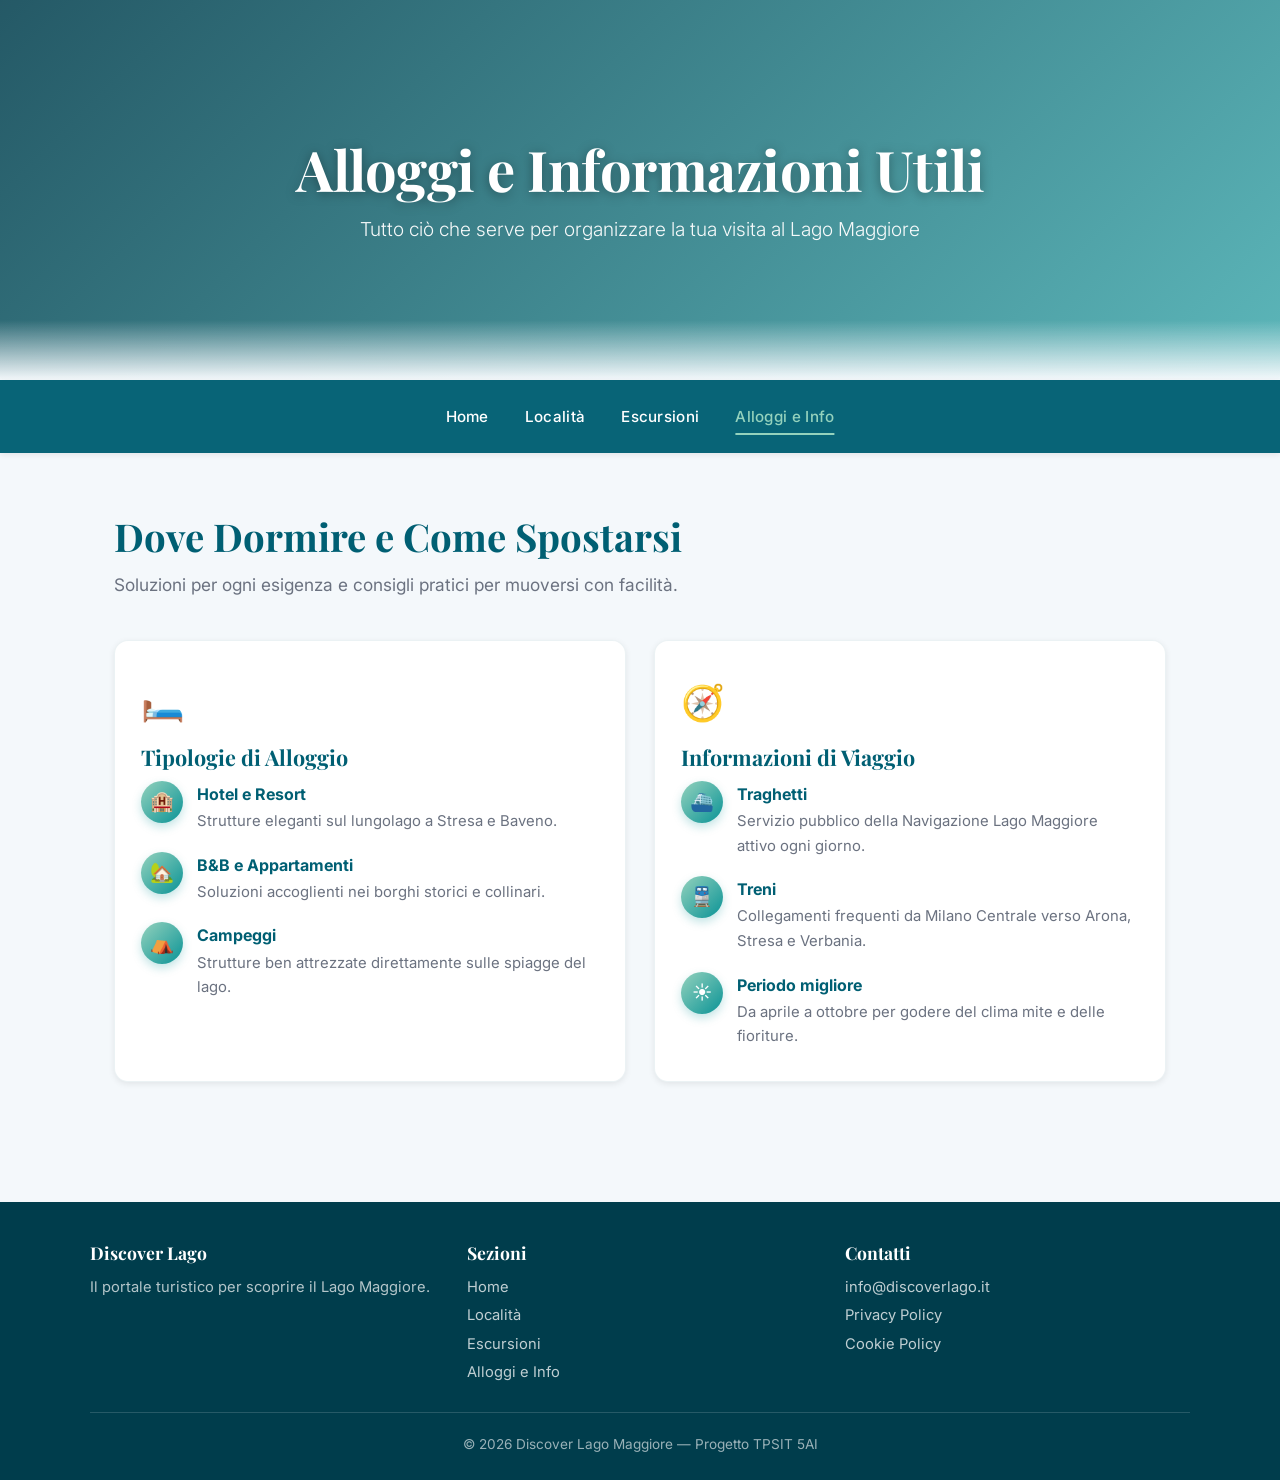
==== alloggi_info.html @ 08372417 "Add files via upload" ====
<!DOCTYPE html>
<html lang="it">
<head>
    <meta charset="UTF-8">
    <meta name="viewport" content="width=device-width, initial-scale=1.0">
    <meta name="description" content="Alloggi e informazioni utili per visitare il Lago Maggiore: hotel, B&B, campeggi, trasporti e periodo migliore.">
    <title>Alloggi e Info — Discover Lago Maggiore</title>

    <link rel="preconnect" href="https://fonts.googleapis.com">
    <link rel="preconnect" href="https://fonts.gstatic.com" crossorigin>
    <link href="https://fonts.googleapis.com/css2?family=Playfair+Display:wght@600;700&family=Inter:wght@300;400;500;600&display=swap" rel="stylesheet">
    <link rel="stylesheet" href="style.css">
</head>
<body>

    <header class="hero hero--alloggi">
        <h1>Alloggi e Informazioni Utili</h1>
        <p>Tutto ciò che serve per organizzare la tua visita al Lago Maggiore</p>
    </header>

    <nav aria-label="Navigazione principale">
        <a href="index.html">Home</a>
        <a href="localita.html">Località</a>
        <a href="escursioni.html">Escursioni</a>
        <a href="alloggi_info.html" aria-current="page">Alloggi e Info</a>
    </nav>

    <main>
        <h2 class="page-title">Dove Dormire e Come Spostarsi</h2>
        <p class="page-subtitle">Soluzioni per ogni esigenza e consigli pratici per muoversi con facilità.</p>

        <div class="card-container">
            <article class="card">
                <div class="card-icon" aria-hidden="true">🛏️</div>
                <h3>Tipologie di Alloggio</h3>
                <ul class="icon-list">
                    <li>
                        <span class="icon-list-icon" aria-hidden="true">🏨</span>
                        <div class="icon-list-content">
                            <strong>Hotel e Resort</strong>
                            <span>Strutture eleganti sul lungolago a Stresa e Baveno.</span>
                        </div>
                    </li>
                    <li>
                        <span class="icon-list-icon" aria-hidden="true">🏡</span>
                        <div class="icon-list-content">
                            <strong>B&amp;B e Appartamenti</strong>
                            <span>Soluzioni accoglienti nei borghi storici e collinari.</span>
                        </div>
                    </li>
                    <li>
                        <span class="icon-list-icon" aria-hidden="true">⛺</span>
                        <div class="icon-list-content">
                            <strong>Campeggi</strong>
                            <span>Strutture ben attrezzate direttamente sulle spiagge del lago.</span>
                        </div>
                    </li>
                </ul>
            </article>

            <article class="card">
                <div class="card-icon" aria-hidden="true">🧭</div>
                <h3>Informazioni di Viaggio</h3>
                <ul class="icon-list">
                    <li>
                        <span class="icon-list-icon" aria-hidden="true">⛴️</span>
                        <div class="icon-list-content">
                            <strong>Traghetti</strong>
                            <span>Servizio pubblico della Navigazione Lago Maggiore attivo ogni giorno.</span>
                        </div>
                    </li>
                    <li>
                        <span class="icon-list-icon" aria-hidden="true">🚆</span>
                        <div class="icon-list-content">
                            <strong>Treni</strong>
                            <span>Collegamenti frequenti da Milano Centrale verso Arona, Stresa e Verbania.</span>
                        </div>
                    </li>
                    <li>
                        <span class="icon-list-icon" aria-hidden="true">☀️</span>
                        <div class="icon-list-content">
                            <strong>Periodo migliore</strong>
                            <span>Da aprile a ottobre per godere del clima mite e delle fioriture.</span>
                        </div>
                    </li>
                </ul>
            </article>
        </div>
    </main>

    <footer>
        <div class="footer-content">
            <div>
                <h4>Discover Lago</h4>
                <p>Il portale turistico per scoprire il Lago Maggiore.</p>
            </div>
            <div>
                <h4>Sezioni</h4>
                <a href="index.html">Home</a>
                <a href="localita.html">Località</a>
                <a href="escursioni.html">Escursioni</a>
                <a href="alloggi_info.html">Alloggi e Info</a>
            </div>
            <div>
                <h4>Contatti</h4>
                <a href="mailto:info@discoverlago.it">info@discoverlago.it</a>
                <a href="#">Privacy Policy</a>
                <a href="#">Cookie Policy</a>
            </div>
        </div>
        <p class="footer-copy">&copy; 2026 Discover Lago Maggiore — Progetto TPSIT 5AI</p>
    </footer>

</body>
</html>
---- style.css ----
/* ============================================================
   DISCOVER LAGO MAGGIORE — Foglio di stile condiviso
   ============================================================ */

/* ---------- RESET & VARIABILI ---------- */
*, *::before, *::after {
    box-sizing: border-box;
    margin: 0;
    padding: 0;
}

:root {
    --primary:       #005f73;
    --primary-dark:  #003d4c;
    --accent:        #0a9396;
    --accent-light:  #94d2bd;
    --sand:          #ee9b00;
    --bg:            #f4f8fb;
    --text:          #1f2937;
    --text-muted:    #6b7280;
    --white:         #ffffff;
    --shadow-sm:     0 2px 6px rgba(0, 0, 0, 0.08);
    --shadow-md:     0 8px 24px rgba(0, 0, 0, 0.10);
    --shadow-lg:     0 16px 40px rgba(0, 95, 115, 0.20);
    --radius:        14px;
    --radius-sm:     8px;
    --transition:    all 0.3s ease;
}

/* ---------- BASE ---------- */
html { scroll-behavior: smooth; }

body {
    font-family: 'Inter', system-ui, -apple-system, sans-serif;
    background-color: var(--bg);
    color: var(--text);
    line-height: 1.65;
    -webkit-font-smoothing: antialiased;
    min-height: 100vh;
    display: flex;
    flex-direction: column;
}

h1, h2, h3, h4 {
    font-family: 'Playfair Display', Georgia, serif;
    line-height: 1.2;
}

img { max-width: 100%; display: block; }

a { color: var(--accent); }

/* ---------- HEADER / HERO ---------- */
header.hero {
    position: relative;
    min-height: 380px;
    display: flex;
    flex-direction: column;
    justify-content: center;
    align-items: center;
    text-align: center;
    padding: 70px 20px;
    color: var(--white);
    overflow: hidden;
}

header.hero::before {
    content: '';
    position: absolute;
    inset: 0;
    background: linear-gradient(135deg, rgba(0, 61, 76, 0.85), rgba(10, 147, 150, 0.65));
    z-index: 0;
}

header.hero::after {
    content: '';
    position: absolute;
    bottom: 0; left: 0; right: 0;
    height: 60px;
    background: linear-gradient(to bottom, transparent, var(--bg));
    pointer-events: none;
    z-index: 1;
}

header.hero > * { position: relative; z-index: 2; }

header.hero h1 {
    font-size: clamp(2rem, 5vw, 3.5rem);
    font-weight: 700;
    letter-spacing: -0.5px;
    margin-bottom: 12px;
    text-shadow: 0 2px 12px rgba(0, 0, 0, 0.35);
}

header.hero p {
    font-size: clamp(1rem, 2vw, 1.2rem);
    font-weight: 300;
    max-width: 640px;
    opacity: 0.95;
}

/* Sfondi hero per pagina */
.hero--home {
    background: url('https://images.unsplash.com/photo-1533165861871-8b780b3d1605?auto=format&fit=crop&w=1600&q=80') center/cover no-repeat;
}
.hero--localita {
    background: url('https://images.unsplash.com/photo-1516483638261-f4dbaf036963?auto=format&fit=crop&w=1600&q=80') center/cover no-repeat;
}
.hero--escursioni {
    background: url('https://images.unsplash.com/photo-1551632811-561732d1e306?auto=format&fit=crop&w=1600&q=80') center/cover no-repeat;
}
.hero--alloggi {
    background: url('https://images.unsplash.com/photo-1571003123894-1f0594d2b5d9?auto=format&fit=crop&w=1600&q=80') center/cover no-repeat;
}

/* ---------- NAV ---------- */
nav {
    position: sticky;
    top: 0;
    z-index: 100;
    background: rgba(0, 95, 115, 0.97);
    backdrop-filter: blur(8px);
    -webkit-backdrop-filter: blur(8px);
    padding: 14px 20px;
    text-align: center;
    box-shadow: var(--shadow-sm);
}

nav a {
    display: inline-block;
    color: var(--white);
    text-decoration: none;
    margin: 6px 16px;
    font-weight: 500;
    font-size: 0.95rem;
    letter-spacing: 0.3px;
    position: relative;
    padding: 4px 0;
    transition: var(--transition);
}

nav a::after {
    content: '';
    position: absolute;
    bottom: -2px;
    left: 50%;
    width: 0;
    height: 2px;
    background: var(--accent-light);
    transition: var(--transition);
    transform: translateX(-50%);
}

nav a:hover::after,
nav a:focus-visible::after,
nav a[aria-current="page"]::after {
    width: 100%;
}

nav a:hover,
nav a[aria-current="page"] {
    color: var(--accent-light);
}

/* ---------- MAIN ---------- */
main {
    max-width: 1100px;
    margin: 0 auto;
    padding: 60px 24px 40px;
    width: 100%;
    flex: 1;
}

.page-title {
    font-size: clamp(1.8rem, 3.5vw, 2.4rem);
    color: var(--primary);
    margin-bottom: 12px;
}

.page-subtitle {
    font-size: 1.08rem;
    color: var(--text-muted);
    max-width: 720px;
    margin-bottom: 40px;
}

/* ---------- CARD BASE ---------- */
.card-container {
    display: grid;
    grid-template-columns: repeat(auto-fit, minmax(280px, 1fr));
    gap: 28px;
    margin-top: 20px;
}

.card {
    position: relative;
    background: var(--white);
    border-radius: var(--radius);
    padding: 32px 26px;
    box-shadow: var(--shadow-sm);
    border: 1px solid rgba(0, 95, 115, 0.08);
    overflow: hidden;
    transition: var(--transition);
    display: flex;
    flex-direction: column;
}

.card::before {
    content: '';
    position: absolute;
    top: 0; left: 0;
    width: 100%;
    height: 5px;
    background: linear-gradient(90deg, var(--accent), var(--accent-light));
    transform: scaleX(0);
    transform-origin: left;
    transition: transform 0.4s ease;
}

.card:hover {
    transform: translateY(-8px);
    box-shadow: var(--shadow-lg);
    border-color: transparent;
}

.card:hover::before { transform: scaleX(1); }

.card-icon {
    font-size: 2.2rem;
    margin-bottom: 14px;
    display: inline-block;
    transition: transform 0.3s ease;
}

.card:hover .card-icon { transform: scale(1.15) rotate(-5deg); }

.card h3 {
    font-size: 1.35rem;
    color: var(--primary);
    margin-bottom: 10px;
}

.card p {
    color: var(--text-muted);
    font-size: 0.98rem;
    flex-grow: 1;
}

.card a {
    display: inline-flex;
    align-items: center;
    gap: 6px;
    margin-top: 18px;
    color: var(--accent);
    font-weight: 600;
    font-size: 0.95rem;
    text-decoration: none;
    transition: var(--transition);
}

.card a span { transition: transform 0.3s ease; }
.card a:hover, .card a:focus-visible { color: var(--primary); }
.card a:hover span { transform: translateX(4px); }

/* ---------- IMAGE CARD (Località / Escursioni) ---------- */
.image-card {
    background: var(--white);
    border-radius: var(--radius);
    overflow: hidden;
    box-shadow: var(--shadow-sm);
    border: 1px solid rgba(0, 95, 115, 0.08);
    transition: var(--transition);
    display: flex;
    flex-direction: column;
}

.image-card:hover {
    transform: translateY(-8px);
    box-shadow: var(--shadow-lg);
}

.image-card-media {
    position: relative;
    height: 200px;
    overflow: hidden;
}

.image-card-media img {
    width: 100%;
    height: 100%;
    object-fit: cover;
    transition: transform 0.6s ease;
}

.image-card:hover .image-card-media img {
    transform: scale(1.08);
}

.image-card-media::after {
    content: '';
    position: absolute;
    inset: 0;
    background: linear-gradient(to top, rgba(0, 0, 0, 0.55), transparent 55%);
    pointer-events: none;
}

.image-card-badge {
    position: absolute;
    top: 14px;
    left: 14px;
    z-index: 2;
    background: var(--sand);
    color: var(--white);
    width: 38px;
    height: 38px;
    border-radius: 50%;
    display: flex;
    align-items: center;
    justify-content: center;
    font-family: 'Playfair Display', serif;
    font-weight: 700;
    font-size: 1.15rem;
    box-shadow: 0 4px 12px rgba(0, 0, 0, 0.25);
}

.image-card-title {
    position: absolute;
    bottom: 12px;
    left: 18px;
    right: 18px;
    z-index: 2;
    color: var(--white);
    font-family: 'Playfair Display', serif;
    font-size: 1.25rem;
    font-weight: 700;
    text-shadow: 0 2px 6px rgba(0, 0, 0, 0.4);
}

.image-card-body {
    padding: 20px 22px 24px;
}

.image-card-body p {
    color: var(--text-muted);
    font-size: 0.97rem;
    margin: 0;
}

/* ---------- ICON LIST (Alloggi) ---------- */
.icon-list {
    list-style: none;
    padding: 0;
    margin: 0;
    display: flex;
    flex-direction: column;
    gap: 18px;
}

.icon-list li {
    display: flex;
    gap: 14px;
    align-items: flex-start;
}

.icon-list-icon {
    flex-shrink: 0;
    width: 42px;
    height: 42px;
    border-radius: 50%;
    background: linear-gradient(135deg, var(--accent-light), var(--accent));
    color: var(--white);
    display: flex;
    align-items: center;
    justify-content: center;
    font-size: 1.2rem;
    box-shadow: 0 4px 10px rgba(10, 147, 150, 0.25);
}

.icon-list-content strong {
    display: block;
    color: var(--primary);
    font-size: 1rem;
    margin-bottom: 2px;
}

.icon-list-content span {
    display: block;
    color: var(--text-muted);
    font-size: 0.93rem;
}

/* ---------- FOOTER ---------- */
footer {
    background: var(--primary-dark);
    color: rgba(255, 255, 255, 0.85);
    padding: 40px 24px 24px;
    margin-top: 80px;
    font-size: 0.92rem;
}

.footer-content {
    max-width: 1100px;
    margin: 0 auto;
    display: grid;
    grid-template-columns: repeat(auto-fit, minmax(220px, 1fr));
    gap: 32px;
    padding-bottom: 24px;
    border-bottom: 1px solid rgba(255, 255, 255, 0.15);
}

.footer-content h4 {
    color: var(--white);
    margin-bottom: 12px;
    font-size: 1.1rem;
}

.footer-content a {
    color: rgba(255, 255, 255, 0.75);
    text-decoration: none;
    display: block;
    margin: 4px 0;
    transition: var(--transition);
}

.footer-content a:hover {
    color: var(--accent-light);
    padding-left: 4px;
}

.footer-content p {
    color: rgba(255, 255, 255, 0.7);
}

.footer-copy {
    max-width: 1100px;
    margin: 20px auto 0;
    text-align: center;
    color: rgba(255, 255, 255, 0.6);
    font-size: 0.85rem;
}

/* ---------- RESPONSIVE ---------- */
@media (max-width: 640px) {
    header.hero {
        min-height: 300px;
        padding: 50px 16px;
    }
    nav a {
        margin: 4px 10px;
        font-size: 0.88rem;
    }
    main { padding: 40px 16px 20px; }
    .card { padding: 26px 22px; }
    .card-container { gap: 20px; }
    .image-card-media { height: 180px; }
    .image-card-title { font-size: 1.1rem; }
}

/* ---------- ANIMAZIONI ---------- */
@keyframes fadeInUp {
    from { opacity: 0; transform: translateY(24px); }
    to   { opacity: 1; transform: translateY(0); }
}

.card,
.image-card {
    animation: fadeInUp 0.6s ease both;
}

.card:nth-child(1), .image-card:nth-child(1) { animation-delay: 0.05s; }
.card:nth-child(2), .image-card:nth-child(2) { animation-delay: 0.12s; }
.card:nth-child(3), .image-card:nth-child(3) { animation-delay: 0.19s; }
.image-card:nth-child(4) { animation-delay: 0.26s; }
.image-card:nth-child(5) { animation-delay: 0.33s; }

@media (prefers-reduced-motion: reduce) {
    *, *::before, *::after {
        animation-duration: 0.01ms !important;
        transition-duration: 0.01ms !important;
    }
}
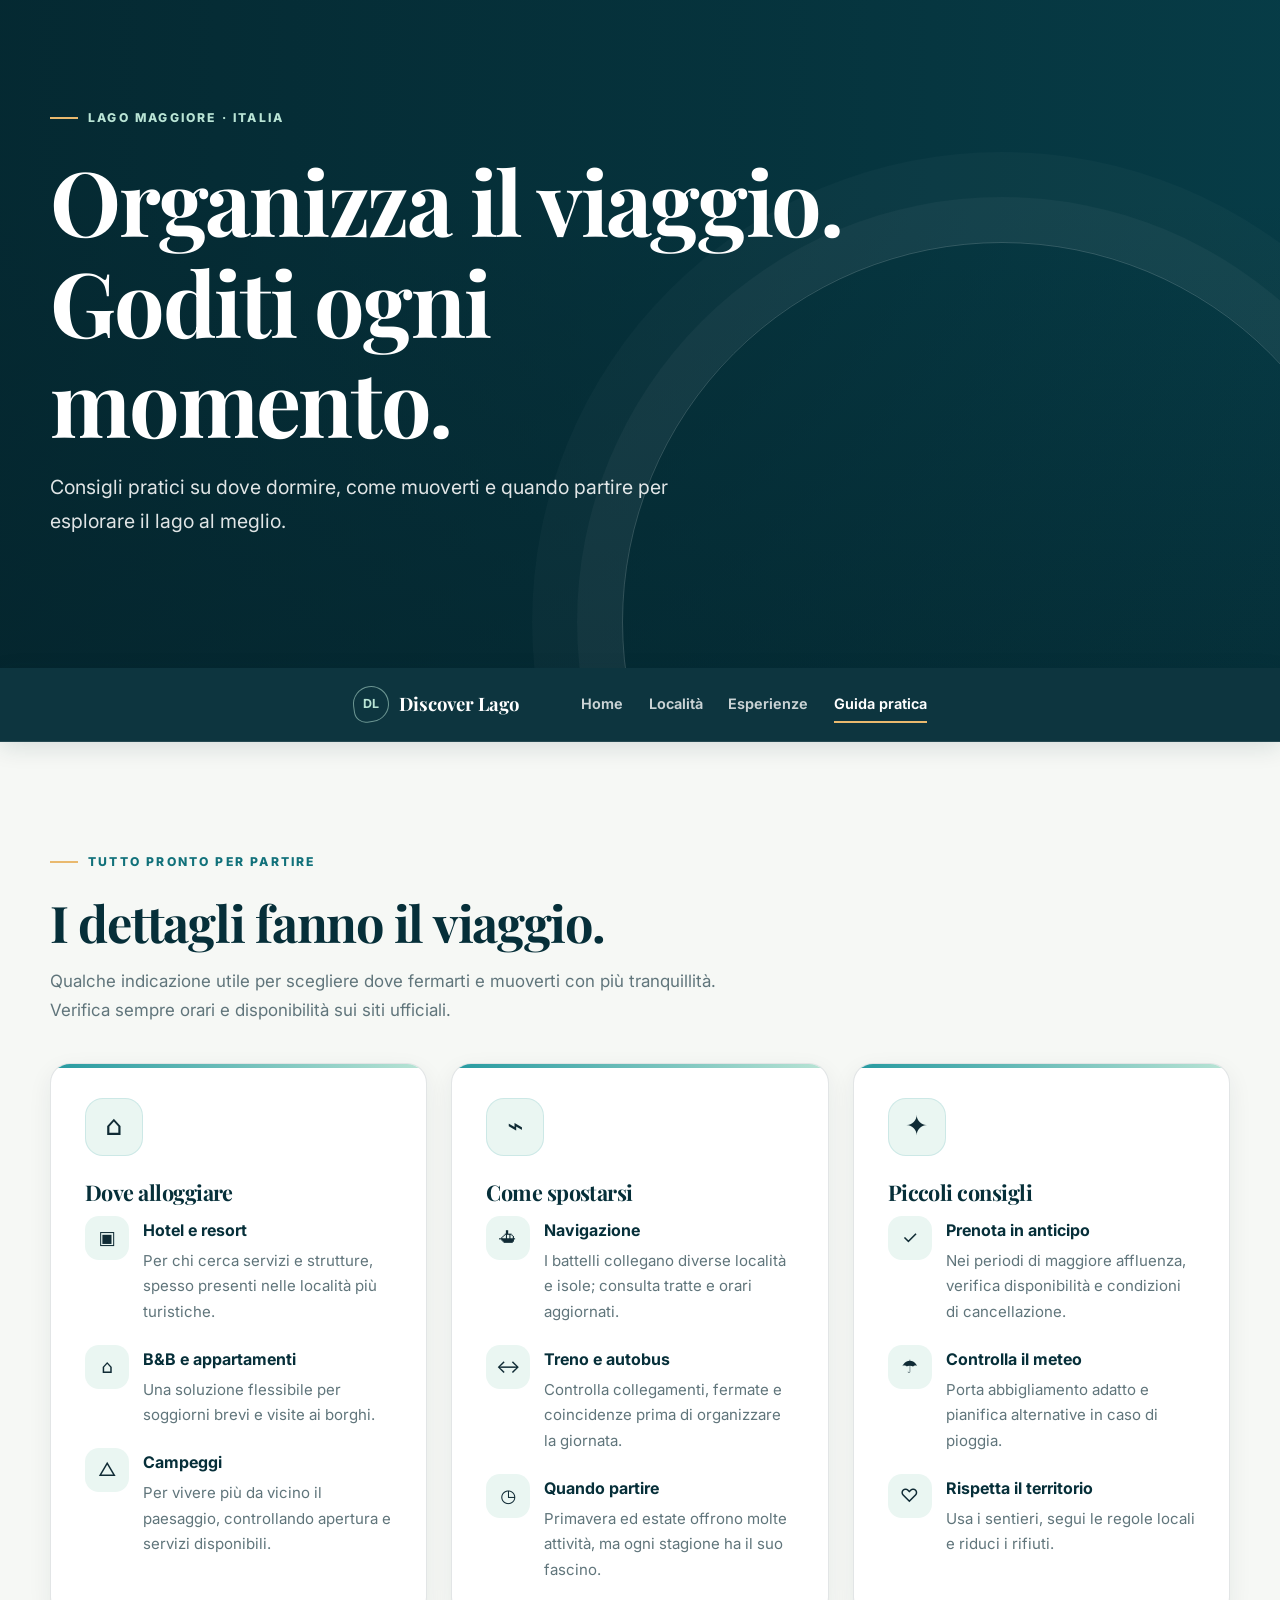
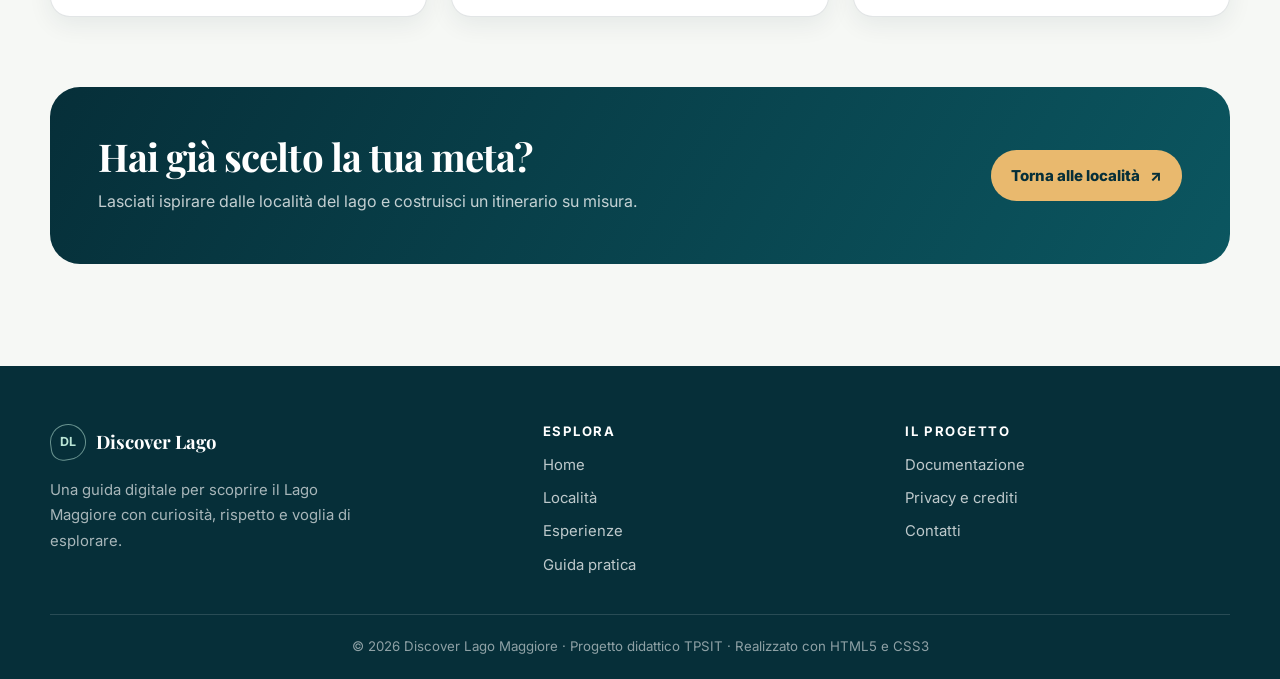
==== commit 4aaf3653: "style: redesign practical travel guide" ====
--- a/alloggi_info.html
+++ b/alloggi_info.html
@@ -1,115 +1,62 @@
-<!DOCTYPE html>
-<html lang="it">
-<head>
-    <meta charset="UTF-8">
-    <meta name="viewport" content="width=device-width, initial-scale=1.0">
-    <meta name="description" content="Alloggi e informazioni utili per visitare il Lago Maggiore: hotel, B&B, campeggi, trasporti e periodo migliore.">
-    <title>Alloggi e Info — Discover Lago Maggiore</title>
-
-    <link rel="preconnect" href="https://fonts.googleapis.com">
-    <link rel="preconnect" href="https://fonts.gstatic.com" crossorigin>
-    <link href="https://fonts.googleapis.com/css2?family=Playfair+Display:wght@600;700&family=Inter:wght@300;400;500;600&display=swap" rel="stylesheet">
-    <link rel="stylesheet" href="style.css">
-</head>
-<body>
-
-    <header class="hero hero--alloggi">
-        <h1>Alloggi e Informazioni Utili</h1>
-        <p>Tutto ciò che serve per organizzare la tua visita al Lago Maggiore</p>
-    </header>
-
-    <nav aria-label="Navigazione principale">
-        <a href="index.html">Home</a>
-        <a href="localita.html">Località</a>
-        <a href="escursioni.html">Escursioni</a>
-        <a href="alloggi_info.html" aria-current="page">Alloggi e Info</a>
-    </nav>
-
-    <main>
-        <h2 class="page-title">Dove Dormire e Come Spostarsi</h2>
-        <p class="page-subtitle">Soluzioni per ogni esigenza e consigli pratici per muoversi con facilità.</p>
-
-        <div class="card-container">
-            <article class="card">
-                <div class="card-icon" aria-hidden="true">🛏️</div>
-                <h3>Tipologie di Alloggio</h3>
-                <ul class="icon-list">
-                    <li>
-                        <span class="icon-list-icon" aria-hidden="true">🏨</span>
-                        <div class="icon-list-content">
-                            <strong>Hotel e Resort</strong>
-                            <span>Strutture eleganti sul lungolago a Stresa e Baveno.</span>
-                        </div>
-                    </li>
-                    <li>
-                        <span class="icon-list-icon" aria-hidden="true">🏡</span>
-                        <div class="icon-list-content">
-                            <strong>B&amp;B e Appartamenti</strong>
-                            <span>Soluzioni accoglienti nei borghi storici e collinari.</span>
-                        </div>
-                    </li>
-                    <li>
-                        <span class="icon-list-icon" aria-hidden="true">⛺</span>
-                        <div class="icon-list-content">
-                            <strong>Campeggi</strong>
-                            <span>Strutture ben attrezzate direttamente sulle spiagge del lago.</span>
-                        </div>
-                    </li>
-                </ul>
-            </article>
-
-            <article class="card">
-                <div class="card-icon" aria-hidden="true">🧭</div>
-                <h3>Informazioni di Viaggio</h3>
-                <ul class="icon-list">
-                    <li>
-                        <span class="icon-list-icon" aria-hidden="true">⛴️</span>
-                        <div class="icon-list-content">
-                            <strong>Traghetti</strong>
-                            <span>Servizio pubblico della Navigazione Lago Maggiore attivo ogni giorno.</span>
-                        </div>
-                    </li>
-                    <li>
-                        <span class="icon-list-icon" aria-hidden="true">🚆</span>
-                        <div class="icon-list-content">
-                            <strong>Treni</strong>
-                            <span>Collegamenti frequenti da Milano Centrale verso Arona, Stresa e Verbania.</span>
-                        </div>
-                    </li>
-                    <li>
-                        <span class="icon-list-icon" aria-hidden="true">☀️</span>
-                        <div class="icon-list-content">
-                            <strong>Periodo migliore</strong>
-                            <span>Da aprile a ottobre per godere del clima mite e delle fioriture.</span>
-                        </div>
-                    </li>
-                </ul>
-            </article>
-        </div>
-    </main>
-
-    <footer>
-        <div class="footer-content">
-            <div>
-                <h4>Discover Lago</h4>
-                <p>Il portale turistico per scoprire il Lago Maggiore.</p>
-            </div>
-            <div>
-                <h4>Sezioni</h4>
-                <a href="index.html">Home</a>
-                <a href="localita.html">Località</a>
-                <a href="escursioni.html">Escursioni</a>
-                <a href="alloggi_info.html">Alloggi e Info</a>
-            </div>
-            <div>
-                <h4>Contatti</h4>
-                <a href="mailto:info@discoverlago.it">info@discoverlago.it</a>
-                <a href="#">Privacy Policy</a>
-                <a href="#">Cookie Policy</a>
-            </div>
-        </div>
-        <p class="footer-copy">&copy; 2026 Discover Lago Maggiore — Progetto TPSIT 5AI</p>
-    </footer>
-
-</body>
+<!doctype html>
+<html lang="it">
+<head>
+  <meta charset="utf-8"><meta name="viewport" content="width=device-width, initial-scale=1">
+  <meta name="description" content="Consigli per organizzare un viaggio sul Lago Maggiore: alloggi, trasporti e periodo migliore per visitarlo.">
+  <meta name="theme-color" content="#062f39"><title>Guida pratica — Discover Lago</title>
+  <link rel="preconnect" href="https://fonts.googleapis.com"><link rel="preconnect" href="https://fonts.gstatic.com" crossorigin>
+  <link href="https://fonts.googleapis.com/css2?family=Inter:wght@400;500;600;700;800&family=Playfair+Display:wght@600;700&display=swap" rel="stylesheet"><link rel="stylesheet" href="style.css">
+</head>
+<body>
+<a class="skip-link" href="#contenuto">Salta al contenuto</a>
+<header class="hero hero--alloggi">
+  <div class="hero-content">
+    <span class="eyebrow">Lago Maggiore · Italia</span>
+    <h1>Organizza il viaggio.<br>Goditi ogni momento.</h1><p>Consigli pratici su dove dormire, come muoverti e quando partire per esplorare il lago al meglio.</p>
+  </div>
+</header>
+<div class="site-nav">
+  <a class="brand" href="index.html" aria-label="Discover Lago — pagina iniziale"><span class="brand-mark" aria-hidden="true"><span>DL</span></span>Discover Lago</a>
+  <nav aria-label="Navigazione principale">
+    <a href="index.html" >Home</a>
+    <a href="localita.html" >Località</a>
+    <a href="escursioni.html" >Esperienze</a>
+    <a href="alloggi_info.html" aria-current="page">Guida pratica</a>
+  </nav>
+</div>
+<main id="contenuto">
+  <section aria-labelledby="stay-title">
+    <div class="section-heading"><span class="eyebrow">Tutto pronto per partire</span><h2 id="stay-title" class="page-title">I dettagli fanno il viaggio.</h2><p class="page-subtitle">Qualche indicazione utile per scegliere dove fermarti e muoverti con più tranquillità. Verifica sempre orari e disponibilità sui siti ufficiali.</p></div>
+    <div class="card-container">
+      <article class="card"><div class="card-icon" aria-hidden="true">⌂</div><h3>Dove alloggiare</h3><ul class="icon-list">
+        <li><span class="icon-list-icon" aria-hidden="true">▣</span><div class="icon-list-content"><strong>Hotel e resort</strong><span>Per chi cerca servizi e strutture, spesso presenti nelle località più turistiche.</span></div></li>
+        <li><span class="icon-list-icon" aria-hidden="true">⌂</span><div class="icon-list-content"><strong>B&amp;B e appartamenti</strong><span>Una soluzione flessibile per soggiorni brevi e visite ai borghi.</span></div></li>
+        <li><span class="icon-list-icon" aria-hidden="true">△</span><div class="icon-list-content"><strong>Campeggi</strong><span>Per vivere più da vicino il paesaggio, controllando apertura e servizi disponibili.</span></div></li>
+      </ul></article>
+      <article class="card"><div class="card-icon" aria-hidden="true">⌁</div><h3>Come spostarsi</h3><ul class="icon-list">
+        <li><span class="icon-list-icon" aria-hidden="true">⛴</span><div class="icon-list-content"><strong>Navigazione</strong><span>I battelli collegano diverse località e isole; consulta tratte e orari aggiornati.</span></div></li>
+        <li><span class="icon-list-icon" aria-hidden="true">↔</span><div class="icon-list-content"><strong>Treno e autobus</strong><span>Controlla collegamenti, fermate e coincidenze prima di organizzare la giornata.</span></div></li>
+        <li><span class="icon-list-icon" aria-hidden="true">◷</span><div class="icon-list-content"><strong>Quando partire</strong><span>Primavera ed estate offrono molte attività, ma ogni stagione ha il suo fascino.</span></div></li>
+      </ul></article>
+      <article class="card"><div class="card-icon" aria-hidden="true">✦</div><h3>Piccoli consigli</h3><ul class="icon-list">
+        <li><span class="icon-list-icon" aria-hidden="true">✓</span><div class="icon-list-content"><strong>Prenota in anticipo</strong><span>Nei periodi di maggiore affluenza, verifica disponibilità e condizioni di cancellazione.</span></div></li>
+        <li><span class="icon-list-icon" aria-hidden="true">☂</span><div class="icon-list-content"><strong>Controlla il meteo</strong><span>Porta abbigliamento adatto e pianifica alternative in caso di pioggia.</span></div></li>
+        <li><span class="icon-list-icon" aria-hidden="true">♡</span><div class="icon-list-content"><strong>Rispetta il territorio</strong><span>Usa i sentieri, segui le regole locali e riduci i rifiuti.</span></div></li>
+      </ul></article>
+    </div>
+  </section>
+  <section class="feature-band" aria-labelledby="travel-cta"><div><h2 id="travel-cta">Hai già scelto la tua meta?</h2><p>Lasciati ispirare dalle località del lago e costruisci un itinerario su misura.</p></div><a class="button" href="localita.html">Torna alle località <span aria-hidden="true">↗</span></a></section>
+</main>
+<footer>
+  <div class="footer-content">
+    <div class="footer-brand">
+      <a class="brand" href="index.html"><span class="brand-mark" aria-hidden="true"><span>DL</span></span>Discover Lago</a>
+      <p>Una guida digitale per scoprire il Lago Maggiore con curiosità, rispetto e voglia di esplorare.</p>
+    </div>
+    <div><h2>Esplora</h2><div class="footer-links"><a href="index.html">Home</a><a href="localita.html">Località</a><a href="escursioni.html">Esperienze</a><a href="alloggi_info.html">Guida pratica</a></div></div>
+    <div><h2>Il progetto</h2><div class="footer-links"><a href="README.md">Documentazione</a><a href="privacy.html">Privacy e crediti</a><a href="mailto:info@discoverlago.it">Contatti</a></div></div>
+  </div>
+  <div class="footer-bottom">© 2026 Discover Lago Maggiore · Progetto didattico TPSIT · Realizzato con HTML5 e CSS3</div>
+</footer>
+</body>
 </html>
--- a/style.css
+++ b/style.css
@@ -1,481 +1,378 @@
-/* ============================================================
-   DISCOVER LAGO MAGGIORE — Foglio di stile condiviso
-   ============================================================ */
-
-/* ---------- RESET & VARIABILI ---------- */
-*, *::before, *::after {
-    box-sizing: border-box;
-    margin: 0;
-    padding: 0;
-}
-
-:root {
-    --primary:       #005f73;
-    --primary-dark:  #003d4c;
-    --accent:        #0a9396;
-    --accent-light:  #94d2bd;
-    --sand:          #ee9b00;
-    --bg:            #f4f8fb;
-    --text:          #1f2937;
-    --text-muted:    #6b7280;
-    --white:         #ffffff;
-    --shadow-sm:     0 2px 6px rgba(0, 0, 0, 0.08);
-    --shadow-md:     0 8px 24px rgba(0, 0, 0, 0.10);
-    --shadow-lg:     0 16px 40px rgba(0, 95, 115, 0.20);
-    --radius:        14px;
-    --radius-sm:     8px;
-    --transition:    all 0.3s ease;
-}
-
-/* ---------- BASE ---------- */
-html { scroll-behavior: smooth; }
-
-body {
-    font-family: 'Inter', system-ui, -apple-system, sans-serif;
-    background-color: var(--bg);
-    color: var(--text);
-    line-height: 1.65;
-    -webkit-font-smoothing: antialiased;
-    min-height: 100vh;
-    display: flex;
-    flex-direction: column;
-}
-
-h1, h2, h3, h4 {
-    font-family: 'Playfair Display', Georgia, serif;
-    line-height: 1.2;
-}
-
-img { max-width: 100%; display: block; }
-
-a { color: var(--accent); }
-
-/* ---------- HEADER / HERO ---------- */
-header.hero {
-    position: relative;
-    min-height: 380px;
-    display: flex;
-    flex-direction: column;
-    justify-content: center;
-    align-items: center;
-    text-align: center;
-    padding: 70px 20px;
-    color: var(--white);
-    overflow: hidden;
-}
-
-header.hero::before {
-    content: '';
-    position: absolute;
-    inset: 0;
-    background: linear-gradient(135deg, rgba(0, 61, 76, 0.85), rgba(10, 147, 150, 0.65));
-    z-index: 0;
-}
-
-header.hero::after {
-    content: '';
-    position: absolute;
-    bottom: 0; left: 0; right: 0;
-    height: 60px;
-    background: linear-gradient(to bottom, transparent, var(--bg));
-    pointer-events: none;
-    z-index: 1;
-}
-
-header.hero > * { position: relative; z-index: 2; }
-
-header.hero h1 {
-    font-size: clamp(2rem, 5vw, 3.5rem);
-    font-weight: 700;
-    letter-spacing: -0.5px;
-    margin-bottom: 12px;
-    text-shadow: 0 2px 12px rgba(0, 0, 0, 0.35);
-}
-
-header.hero p {
-    font-size: clamp(1rem, 2vw, 1.2rem);
-    font-weight: 300;
-    max-width: 640px;
-    opacity: 0.95;
-}
-
-/* Sfondi hero per pagina */
-.hero--home {
-    background: url('https://images.unsplash.com/photo-1533165861871-8b780b3d1605?auto=format&fit=crop&w=1600&q=80') center/cover no-repeat;
-}
-.hero--localita {
-    background: url('https://images.unsplash.com/photo-1516483638261-f4dbaf036963?auto=format&fit=crop&w=1600&q=80') center/cover no-repeat;
-}
-.hero--escursioni {
-    background: url('https://images.unsplash.com/photo-1551632811-561732d1e306?auto=format&fit=crop&w=1600&q=80') center/cover no-repeat;
-}
-.hero--alloggi {
-    background: url('https://images.unsplash.com/photo-1571003123894-1f0594d2b5d9?auto=format&fit=crop&w=1600&q=80') center/cover no-repeat;
-}
-
-/* ---------- NAV ---------- */
-nav {
-    position: sticky;
-    top: 0;
-    z-index: 100;
-    background: rgba(0, 95, 115, 0.97);
-    backdrop-filter: blur(8px);
-    -webkit-backdrop-filter: blur(8px);
-    padding: 14px 20px;
-    text-align: center;
-    box-shadow: var(--shadow-sm);
-}
-
-nav a {
-    display: inline-block;
-    color: var(--white);
-    text-decoration: none;
-    margin: 6px 16px;
-    font-weight: 500;
-    font-size: 0.95rem;
-    letter-spacing: 0.3px;
-    position: relative;
-    padding: 4px 0;
-    transition: var(--transition);
-}
-
-nav a::after {
-    content: '';
-    position: absolute;
-    bottom: -2px;
-    left: 50%;
-    width: 0;
-    height: 2px;
-    background: var(--accent-light);
-    transition: var(--transition);
-    transform: translateX(-50%);
-}
-
-nav a:hover::after,
-nav a:focus-visible::after,
-nav a[aria-current="page"]::after {
-    width: 100%;
-}
-
-nav a:hover,
-nav a[aria-current="page"] {
-    color: var(--accent-light);
-}
-
-/* ---------- MAIN ---------- */
-main {
-    max-width: 1100px;
-    margin: 0 auto;
-    padding: 60px 24px 40px;
-    width: 100%;
-    flex: 1;
-}
-
-.page-title {
-    font-size: clamp(1.8rem, 3.5vw, 2.4rem);
-    color: var(--primary);
-    margin-bottom: 12px;
-}
-
-.page-subtitle {
-    font-size: 1.08rem;
-    color: var(--text-muted);
-    max-width: 720px;
-    margin-bottom: 40px;
-}
-
-/* ---------- CARD BASE ---------- */
-.card-container {
-    display: grid;
-    grid-template-columns: repeat(auto-fit, minmax(280px, 1fr));
-    gap: 28px;
-    margin-top: 20px;
-}
-
-.card {
-    position: relative;
-    background: var(--white);
-    border-radius: var(--radius);
-    padding: 32px 26px;
-    box-shadow: var(--shadow-sm);
-    border: 1px solid rgba(0, 95, 115, 0.08);
-    overflow: hidden;
-    transition: var(--transition);
-    display: flex;
-    flex-direction: column;
-}
-
-.card::before {
-    content: '';
-    position: absolute;
-    top: 0; left: 0;
-    width: 100%;
-    height: 5px;
-    background: linear-gradient(90deg, var(--accent), var(--accent-light));
-    transform: scaleX(0);
-    transform-origin: left;
-    transition: transform 0.4s ease;
-}
-
-.card:hover {
-    transform: translateY(-8px);
-    box-shadow: var(--shadow-lg);
-    border-color: transparent;
-}
-
-.card:hover::before { transform: scaleX(1); }
-
-.card-icon {
-    font-size: 2.2rem;
-    margin-bottom: 14px;
-    display: inline-block;
-    transition: transform 0.3s ease;
-}
-
-.card:hover .card-icon { transform: scale(1.15) rotate(-5deg); }
-
-.card h3 {
-    font-size: 1.35rem;
-    color: var(--primary);
-    margin-bottom: 10px;
-}
-
-.card p {
-    color: var(--text-muted);
-    font-size: 0.98rem;
-    flex-grow: 1;
-}
-
-.card a {
-    display: inline-flex;
-    align-items: center;
-    gap: 6px;
-    margin-top: 18px;
-    color: var(--accent);
-    font-weight: 600;
-    font-size: 0.95rem;
-    text-decoration: none;
-    transition: var(--transition);
-}
-
-.card a span { transition: transform 0.3s ease; }
-.card a:hover, .card a:focus-visible { color: var(--primary); }
-.card a:hover span { transform: translateX(4px); }
-
-/* ---------- IMAGE CARD (Località / Escursioni) ---------- */
-.image-card {
-    background: var(--white);
-    border-radius: var(--radius);
-    overflow: hidden;
-    box-shadow: var(--shadow-sm);
-    border: 1px solid rgba(0, 95, 115, 0.08);
-    transition: var(--transition);
-    display: flex;
-    flex-direction: column;
-}
-
-.image-card:hover {
-    transform: translateY(-8px);
-    box-shadow: var(--shadow-lg);
-}
-
-.image-card-media {
-    position: relative;
-    height: 200px;
-    overflow: hidden;
-}
-
-.image-card-media img {
-    width: 100%;
-    height: 100%;
-    object-fit: cover;
-    transition: transform 0.6s ease;
-}
-
-.image-card:hover .image-card-media img {
-    transform: scale(1.08);
-}
-
-.image-card-media::after {
-    content: '';
-    position: absolute;
-    inset: 0;
-    background: linear-gradient(to top, rgba(0, 0, 0, 0.55), transparent 55%);
-    pointer-events: none;
-}
-
-.image-card-badge {
-    position: absolute;
-    top: 14px;
-    left: 14px;
-    z-index: 2;
-    background: var(--sand);
-    color: var(--white);
-    width: 38px;
-    height: 38px;
-    border-radius: 50%;
-    display: flex;
-    align-items: center;
-    justify-content: center;
-    font-family: 'Playfair Display', serif;
-    font-weight: 700;
-    font-size: 1.15rem;
-    box-shadow: 0 4px 12px rgba(0, 0, 0, 0.25);
-}
-
-.image-card-title {
-    position: absolute;
-    bottom: 12px;
-    left: 18px;
-    right: 18px;
-    z-index: 2;
-    color: var(--white);
-    font-family: 'Playfair Display', serif;
-    font-size: 1.25rem;
-    font-weight: 700;
-    text-shadow: 0 2px 6px rgba(0, 0, 0, 0.4);
-}
-
-.image-card-body {
-    padding: 20px 22px 24px;
-}
-
-.image-card-body p {
-    color: var(--text-muted);
-    font-size: 0.97rem;
-    margin: 0;
-}
-
-/* ---------- ICON LIST (Alloggi) ---------- */
-.icon-list {
-    list-style: none;
-    padding: 0;
-    margin: 0;
-    display: flex;
-    flex-direction: column;
-    gap: 18px;
-}
-
-.icon-list li {
-    display: flex;
-    gap: 14px;
-    align-items: flex-start;
-}
-
-.icon-list-icon {
-    flex-shrink: 0;
-    width: 42px;
-    height: 42px;
-    border-radius: 50%;
-    background: linear-gradient(135deg, var(--accent-light), var(--accent));
-    color: var(--white);
-    display: flex;
-    align-items: center;
-    justify-content: center;
-    font-size: 1.2rem;
-    box-shadow: 0 4px 10px rgba(10, 147, 150, 0.25);
-}
-
-.icon-list-content strong {
-    display: block;
-    color: var(--primary);
-    font-size: 1rem;
-    margin-bottom: 2px;
-}
-
-.icon-list-content span {
-    display: block;
-    color: var(--text-muted);
-    font-size: 0.93rem;
-}
-
-/* ---------- FOOTER ---------- */
-footer {
-    background: var(--primary-dark);
-    color: rgba(255, 255, 255, 0.85);
-    padding: 40px 24px 24px;
-    margin-top: 80px;
-    font-size: 0.92rem;
-}
-
-.footer-content {
-    max-width: 1100px;
-    margin: 0 auto;
-    display: grid;
-    grid-template-columns: repeat(auto-fit, minmax(220px, 1fr));
-    gap: 32px;
-    padding-bottom: 24px;
-    border-bottom: 1px solid rgba(255, 255, 255, 0.15);
-}
-
-.footer-content h4 {
-    color: var(--white);
-    margin-bottom: 12px;
-    font-size: 1.1rem;
-}
-
-.footer-content a {
-    color: rgba(255, 255, 255, 0.75);
-    text-decoration: none;
-    display: block;
-    margin: 4px 0;
-    transition: var(--transition);
-}
-
-.footer-content a:hover {
-    color: var(--accent-light);
-    padding-left: 4px;
-}
-
-.footer-content p {
-    color: rgba(255, 255, 255, 0.7);
-}
-
-.footer-copy {
-    max-width: 1100px;
-    margin: 20px auto 0;
-    text-align: center;
-    color: rgba(255, 255, 255, 0.6);
-    font-size: 0.85rem;
-}
-
-/* ---------- RESPONSIVE ---------- */
-@media (max-width: 640px) {
-    header.hero {
-        min-height: 300px;
-        padding: 50px 16px;
-    }
-    nav a {
-        margin: 4px 10px;
-        font-size: 0.88rem;
-    }
-    main { padding: 40px 16px 20px; }
-    .card { padding: 26px 22px; }
-    .card-container { gap: 20px; }
-    .image-card-media { height: 180px; }
-    .image-card-title { font-size: 1.1rem; }
-}
-
-/* ---------- ANIMAZIONI ---------- */
-@keyframes fadeInUp {
-    from { opacity: 0; transform: translateY(24px); }
-    to   { opacity: 1; transform: translateY(0); }
-}
-
-.card,
-.image-card {
-    animation: fadeInUp 0.6s ease both;
-}
-
-.card:nth-child(1), .image-card:nth-child(1) { animation-delay: 0.05s; }
-.card:nth-child(2), .image-card:nth-child(2) { animation-delay: 0.12s; }
-.card:nth-child(3), .image-card:nth-child(3) { animation-delay: 0.19s; }
-.image-card:nth-child(4) { animation-delay: 0.26s; }
-.image-card:nth-child(5) { animation-delay: 0.33s; }
-
-@media (prefers-reduced-motion: reduce) {
-    *, *::before, *::after {
-        animation-duration: 0.01ms !important;
-        transition-duration: 0.01ms !important;
-    }
-}+/* Discover Lago Maggiore — design system
+   HTML5 + CSS3, responsive, accessibile e senza dipendenze JavaScript. */
+
+:root {
+  color-scheme: light;
+  --ink: #102b35;
+  --ink-soft: #405b63;
+  --muted: #60757b;
+  --teal-950: #062f39;
+  --teal-900: #073f4a;
+  --teal-800: #0b5660;
+  --teal-700: #11717a;
+  --teal-500: #269aa0;
+  --mint: #b9e4d5;
+  --sand: #e9b96e;
+  --paper: #f6f8f5;
+  --surface: #ffffff;
+  --line: rgba(16, 43, 53, .12);
+  --shadow-sm: 0 8px 24px rgba(7, 47, 57, .07);
+  --shadow-lg: 0 24px 60px rgba(7, 47, 57, .16);
+  --radius-sm: 12px;
+  --radius-md: 20px;
+  --radius-lg: 30px;
+  --content: 1180px;
+  --ease: cubic-bezier(.2, .7, .2, 1);
+}
+
+*, *::before, *::after { box-sizing: border-box; }
+html { scroll-behavior: smooth; scroll-padding-top: 88px; }
+body {
+  margin: 0;
+  min-height: 100vh;
+  display: flex;
+  flex-direction: column;
+  color: var(--ink);
+  background: var(--paper);
+  font-family: Inter, ui-sans-serif, system-ui, -apple-system, BlinkMacSystemFont, "Segoe UI", sans-serif;
+  font-size: 16px;
+  line-height: 1.7;
+  -webkit-font-smoothing: antialiased;
+  text-rendering: optimizeLegibility;
+}
+img { display: block; max-width: 100%; }
+a { color: var(--teal-700); text-underline-offset: .22em; }
+a:hover { color: var(--teal-900); }
+button, a { -webkit-tap-highlight-color: transparent; }
+:focus-visible { outline: 3px solid var(--sand); outline-offset: 4px; }
+::selection { color: var(--teal-950); background: var(--mint); }
+
+h1, h2, h3, h4, p { margin-top: 0; }
+h1, h2, h3, h4 {
+  font-family: "Playfair Display", Georgia, serif;
+  font-weight: 700;
+  line-height: 1.12;
+  letter-spacing: -.025em;
+}
+h1 { font-size: clamp(2.7rem, 7vw, 5.8rem); }
+h2 { font-size: clamp(2rem, 4vw, 3.15rem); }
+h3 { font-size: 1.35rem; }
+p { color: var(--ink-soft); }
+
+.skip-link {
+  position: fixed;
+  top: 12px;
+  left: 12px;
+  z-index: 1000;
+  padding: 12px 18px;
+  transform: translateY(-160%);
+  color: var(--surface);
+  background: var(--teal-950);
+  border-radius: 10px;
+  font-weight: 700;
+}
+.skip-link:focus { transform: translateY(0); }
+
+/* Hero fotografico con contrasto garantito dal livello scuro. */
+.hero {
+  position: relative;
+  isolation: isolate;
+  display: flex;
+  min-height: clamp(390px, 54vw, 590px);
+  align-items: flex-end;
+  overflow: hidden;
+  padding: clamp(42px, 8vw, 100px) max(24px, calc((100vw - var(--content)) / 2));
+  color: var(--surface);
+  background-color: var(--teal-900);
+  background-position: center;
+  background-size: cover;
+}
+.hero::before {
+  position: absolute;
+  z-index: -1;
+  inset: 0;
+  content: "";
+  background:
+    linear-gradient(90deg, rgba(4, 35, 43, .78) 0%, rgba(4, 35, 43, .43) 58%, rgba(4, 35, 43, .12) 100%),
+    linear-gradient(0deg, rgba(4, 35, 43, .48), transparent 70%);
+}
+.hero::after {
+  position: absolute;
+  z-index: -1;
+  right: -8%;
+  bottom: -50%;
+  width: min(70vw, 760px);
+  aspect-ratio: 1;
+  border: 1px solid rgba(255,255,255,.18);
+  border-radius: 50%;
+  box-shadow: 0 0 0 45px rgba(255,255,255,.035), 0 0 0 90px rgba(255,255,255,.025);
+  content: "";
+}
+.hero--home { background-image: url("https://images.unsplash.com/photo-1533165861871-8b780b3d1605?auto=format&fit=crop&w=2200&q=85"); }
+.hero--localita { background-image: url("https://images.unsplash.com/photo-1516483638261-f4dbaf036963?auto=format&fit=crop&w=2200&q=85"); }
+.hero--escursioni { background-image: url("https://images.unsplash.com/photo-1551632811-561732d1e306?auto=format&fit=crop&w=2200&q=85"); }
+.hero--alloggi { background-image: url("https://images.unsplash.com/photo-1571003123894-1f0594d2b5d9?auto=format&fit=crop&w=2200&q=85"); }
+.hero-content { width: min(100%, 850px); }
+.eyebrow {
+  display: inline-flex;
+  align-items: center;
+  gap: 10px;
+  margin-bottom: 22px;
+  color: var(--mint);
+  font-size: .76rem;
+  font-weight: 800;
+  letter-spacing: .18em;
+  text-transform: uppercase;
+}
+.eyebrow::before { width: 28px; height: 2px; background: var(--sand); content: ""; }
+.hero h1 { max-width: 900px; margin-bottom: 20px; color: var(--surface); text-wrap: balance; }
+.hero p { max-width: 650px; margin-bottom: 30px; color: rgba(255,255,255,.88); font-size: clamp(1rem, 2vw, 1.22rem); }
+.hero-actions { display: flex; flex-wrap: wrap; gap: 12px; }
+
+.button {
+  display: inline-flex;
+  min-height: 48px;
+  align-items: center;
+  justify-content: center;
+  gap: 10px;
+  padding: 12px 19px;
+  border: 1px solid transparent;
+  border-radius: 999px;
+  background: var(--sand);
+  color: var(--teal-950);
+  font-size: .94rem;
+  font-weight: 800;
+  text-decoration: none;
+  transition: transform .25s var(--ease), background .25s var(--ease), box-shadow .25s var(--ease);
+}
+.button:hover { transform: translateY(-2px); background: #f3ca8c; color: var(--teal-950); box-shadow: 0 10px 24px rgba(0,0,0,.16); }
+.button--ghost { border-color: rgba(255,255,255,.48); background: rgba(255,255,255,.08); color: var(--surface); backdrop-filter: blur(8px); }
+.button--ghost:hover { background: rgba(255,255,255,.18); color: var(--surface); }
+
+/* Navigazione persistente e leggibile. */
+.site-nav {
+  position: sticky;
+  top: 0;
+  z-index: 50;
+  display: flex;
+  min-height: 74px;
+  align-items: center;
+  justify-content: center;
+  gap: clamp(12px, 3vw, 38px);
+  padding: 12px 22px;
+  border-bottom: 1px solid rgba(255,255,255,.1);
+  background: rgba(6, 47, 57, .97);
+  box-shadow: 0 6px 22px rgba(6, 47, 57, .12);
+  backdrop-filter: blur(16px);
+}
+.brand {
+  display: inline-flex;
+  align-items: center;
+  gap: 10px;
+  margin-right: clamp(10px, 2vw, 24px);
+  color: var(--surface);
+  font-family: "Playfair Display", Georgia, serif;
+  font-size: 1.16rem;
+  font-weight: 700;
+  text-decoration: none;
+  white-space: nowrap;
+}
+.brand-mark {
+  display: grid;
+  width: 36px;
+  height: 36px;
+  place-items: center;
+  border: 1px solid rgba(185,228,213,.55);
+  border-radius: 50% 50% 50% 12px;
+  color: var(--mint);
+  font-family: Inter, sans-serif;
+  font-size: .78rem;
+  transform: rotate(-8deg);
+}
+.brand-mark span { transform: rotate(8deg); }
+.site-nav nav { display: flex; flex-wrap: wrap; justify-content: center; gap: clamp(10px, 2vw, 26px); }
+.site-nav nav a {
+  position: relative;
+  padding: 9px 0;
+  color: rgba(255,255,255,.78);
+  font-size: .9rem;
+  font-weight: 650;
+  text-decoration: none;
+  transition: color .2s ease;
+}
+.site-nav nav a::after {
+  position: absolute;
+  right: 0;
+  bottom: 2px;
+  left: 0;
+  height: 2px;
+  background: var(--sand);
+  content: "";
+  transform: scaleX(0);
+  transform-origin: left;
+  transition: transform .25s var(--ease);
+}
+.site-nav nav a:hover, .site-nav nav a[aria-current="page"] { color: var(--surface); }
+.site-nav nav a:hover::after, .site-nav nav a[aria-current="page"]::after { transform: scaleX(1); }
+
+main { flex: 1; width: min(100% - 48px, var(--content)); margin: 0 auto; padding: clamp(58px, 8vw, 104px) 0; }
+.section-heading { max-width: 760px; margin-bottom: 38px; }
+.section-heading .eyebrow { color: var(--teal-700); }
+.section-heading h2 { margin-bottom: 16px; color: var(--teal-950); text-wrap: balance; }
+.section-heading p { max-width: 680px; margin-bottom: 0; font-size: 1.06rem; }
+.page-title { margin-bottom: 14px; color: var(--teal-950); }
+.page-subtitle { max-width: 740px; margin-bottom: 42px; color: var(--muted); font-size: 1.08rem; }
+
+.card-container {
+  display: grid;
+  grid-template-columns: repeat(3, minmax(0, 1fr));
+  gap: 24px;
+  margin-top: 36px;
+}
+.card {
+  position: relative;
+  display: flex;
+  min-width: 0;
+  flex-direction: column;
+  padding: clamp(24px, 3vw, 34px);
+  overflow: hidden;
+  border: 1px solid var(--line);
+  border-radius: var(--radius-md);
+  background: var(--surface);
+  box-shadow: var(--shadow-sm);
+  transition: transform .3s var(--ease), box-shadow .3s var(--ease), border-color .3s ease;
+}
+.card::before { position: absolute; top: 0; right: 0; left: 0; height: 4px; background: linear-gradient(90deg, var(--teal-500), var(--mint)); content: ""; }
+.card:hover { transform: translateY(-6px); border-color: rgba(38,154,160,.28); box-shadow: var(--shadow-lg); }
+.card-icon {
+  display: grid;
+  width: 58px;
+  height: 58px;
+  margin-bottom: 24px;
+  place-items: center;
+  border: 1px solid rgba(38,154,160,.15);
+  border-radius: 18px;
+  background: #eaf6f2;
+  font-size: 1.7rem;
+}
+.card h3 { margin-bottom: 12px; color: var(--teal-950); }
+.card p { flex: 1; margin-bottom: 0; color: var(--muted); }
+.card-link { display: inline-flex; align-items: center; gap: 8px; margin-top: 22px; font-weight: 800; text-decoration: none; }
+.card-link span { transition: transform .2s ease; }
+.card-link:hover span { transform: translateX(4px); }
+
+.image-card {
+  min-width: 0;
+  overflow: hidden;
+  border: 1px solid var(--line);
+  border-radius: var(--radius-md);
+  background: var(--surface);
+  box-shadow: var(--shadow-sm);
+  transition: transform .35s var(--ease), box-shadow .35s var(--ease);
+}
+.image-card:hover { transform: translateY(-6px); box-shadow: var(--shadow-lg); }
+.image-card-media { position: relative; height: 245px; overflow: hidden; background: #d8e7e4; }
+.image-card-media img { width: 100%; height: 100%; object-fit: cover; transition: transform .7s var(--ease); }
+.image-card:hover .image-card-media img { transform: scale(1.055); }
+.image-card-media::after { position: absolute; inset: 25% 0 0; background: linear-gradient(0deg, rgba(3,32,39,.78), transparent); content: ""; pointer-events: none; }
+.image-card-badge {
+  position: absolute;
+  z-index: 2;
+  top: 16px;
+  left: 16px;
+  display: grid;
+  width: 40px;
+  height: 40px;
+  place-items: center;
+  border: 1px solid rgba(255,255,255,.45);
+  border-radius: 50%;
+  background: rgba(6,47,57,.72);
+  color: var(--surface);
+  font-weight: 800;
+  backdrop-filter: blur(8px);
+}
+.image-card-title {
+  position: absolute;
+  z-index: 2;
+  right: 20px;
+  bottom: 18px;
+  left: 20px;
+  margin: 0;
+  color: var(--surface);
+  font-size: clamp(1.15rem, 2vw, 1.42rem);
+  text-shadow: 0 2px 10px rgba(0,0,0,.3);
+}
+.image-card-body { padding: 22px 23px 26px; }
+.image-card-body p { margin: 0; color: var(--muted); }
+
+.feature-band {
+  display: grid;
+  grid-template-columns: 1fr auto;
+  align-items: center;
+  gap: 28px;
+  margin-top: 70px;
+  padding: clamp(28px, 5vw, 48px);
+  border-radius: var(--radius-lg);
+  background: linear-gradient(120deg, var(--teal-950), var(--teal-800));
+  color: var(--surface);
+}
+.feature-band h2 { margin-bottom: 10px; color: var(--surface); font-size: clamp(1.7rem, 3vw, 2.4rem); }
+.feature-band p { max-width: 650px; margin-bottom: 0; color: rgba(255,255,255,.76); }
+.feature-band .button { white-space: nowrap; }
+
+.icon-list { display: flex; flex-direction: column; gap: 20px; margin: 0; padding: 0; list-style: none; }
+.icon-list li { display: flex; align-items: flex-start; gap: 14px; }
+.icon-list-icon {
+  display: grid;
+  width: 44px;
+  height: 44px;
+  flex: 0 0 44px;
+  place-items: center;
+  border-radius: 14px;
+  background: #eaf6f2;
+  font-size: 1.15rem;
+}
+.icon-list-content strong { display: block; margin: 1px 0 4px; color: var(--teal-950); }
+.icon-list-content span { display: block; color: var(--muted); font-size: .94rem; }
+
+footer { margin-top: auto; padding: 58px 24px 22px; background: var(--teal-950); color: rgba(255,255,255,.78); }
+.footer-content {
+  display: grid;
+  grid-template-columns: 1.4fr 1fr 1fr;
+  gap: 38px;
+  width: min(100%, var(--content));
+  margin: 0 auto;
+  padding-bottom: 36px;
+}
+.footer-brand { max-width: 330px; }
+.footer-brand .brand { margin-bottom: 18px; }
+.footer-content h2, .footer-content h3 { margin-bottom: 14px; color: var(--surface); font-family: Inter, sans-serif; font-size: .82rem; letter-spacing: .12em; text-transform: uppercase; }
+.footer-content p { color: rgba(255,255,255,.65); font-size: .93rem; }
+.footer-links { display: flex; flex-direction: column; align-items: flex-start; gap: 8px; }
+.footer-links a { color: rgba(255,255,255,.74); font-size: .93rem; text-decoration: none; }
+.footer-links a:hover { color: var(--mint); }
+.footer-bottom { width: min(100%, var(--content)); margin: 0 auto; padding-top: 20px; border-top: 1px solid rgba(255,255,255,.14); color: rgba(255,255,255,.55); font-size: .83rem; text-align: center; }
+
+@media (max-width: 900px) {
+  .site-nav { flex-direction: column; gap: 6px; padding: 12px 16px; }
+  .brand { margin-right: 0; }
+  .card-container { grid-template-columns: repeat(2, minmax(0, 1fr)); }
+  .footer-content { grid-template-columns: 1fr 1fr; }
+  .footer-brand { grid-column: 1 / -1; }
+}
+@media (max-width: 600px) {
+  .hero { min-height: 440px; padding: 58px 24px 70px; }
+  .hero::before { background: linear-gradient(90deg, rgba(4,35,43,.82), rgba(4,35,43,.38)), linear-gradient(0deg, rgba(4,35,43,.48), transparent 80%); }
+  .site-nav nav { gap: 6px 18px; }
+  .site-nav nav a { font-size: .84rem; }
+  main { width: min(100% - 36px, var(--content)); padding: 56px 0; }
+  .card-container { grid-template-columns: 1fr; gap: 18px; }
+  .image-card-media { height: 230px; }
+  .feature-band { grid-template-columns: 1fr; margin-top: 48px; }
+  .feature-band .button { justify-self: start; white-space: normal; }
+  .footer-content { grid-template-columns: 1fr 1fr; gap: 26px 18px; }
+  .footer-brand { grid-column: 1 / -1; }
+}
+@media (prefers-reduced-motion: reduce) {
+  *, *::before, *::after { scroll-behavior: auto !important; animation-duration: .01ms !important; animation-iteration-count: 1 !important; transition-duration: .01ms !important; }
+}
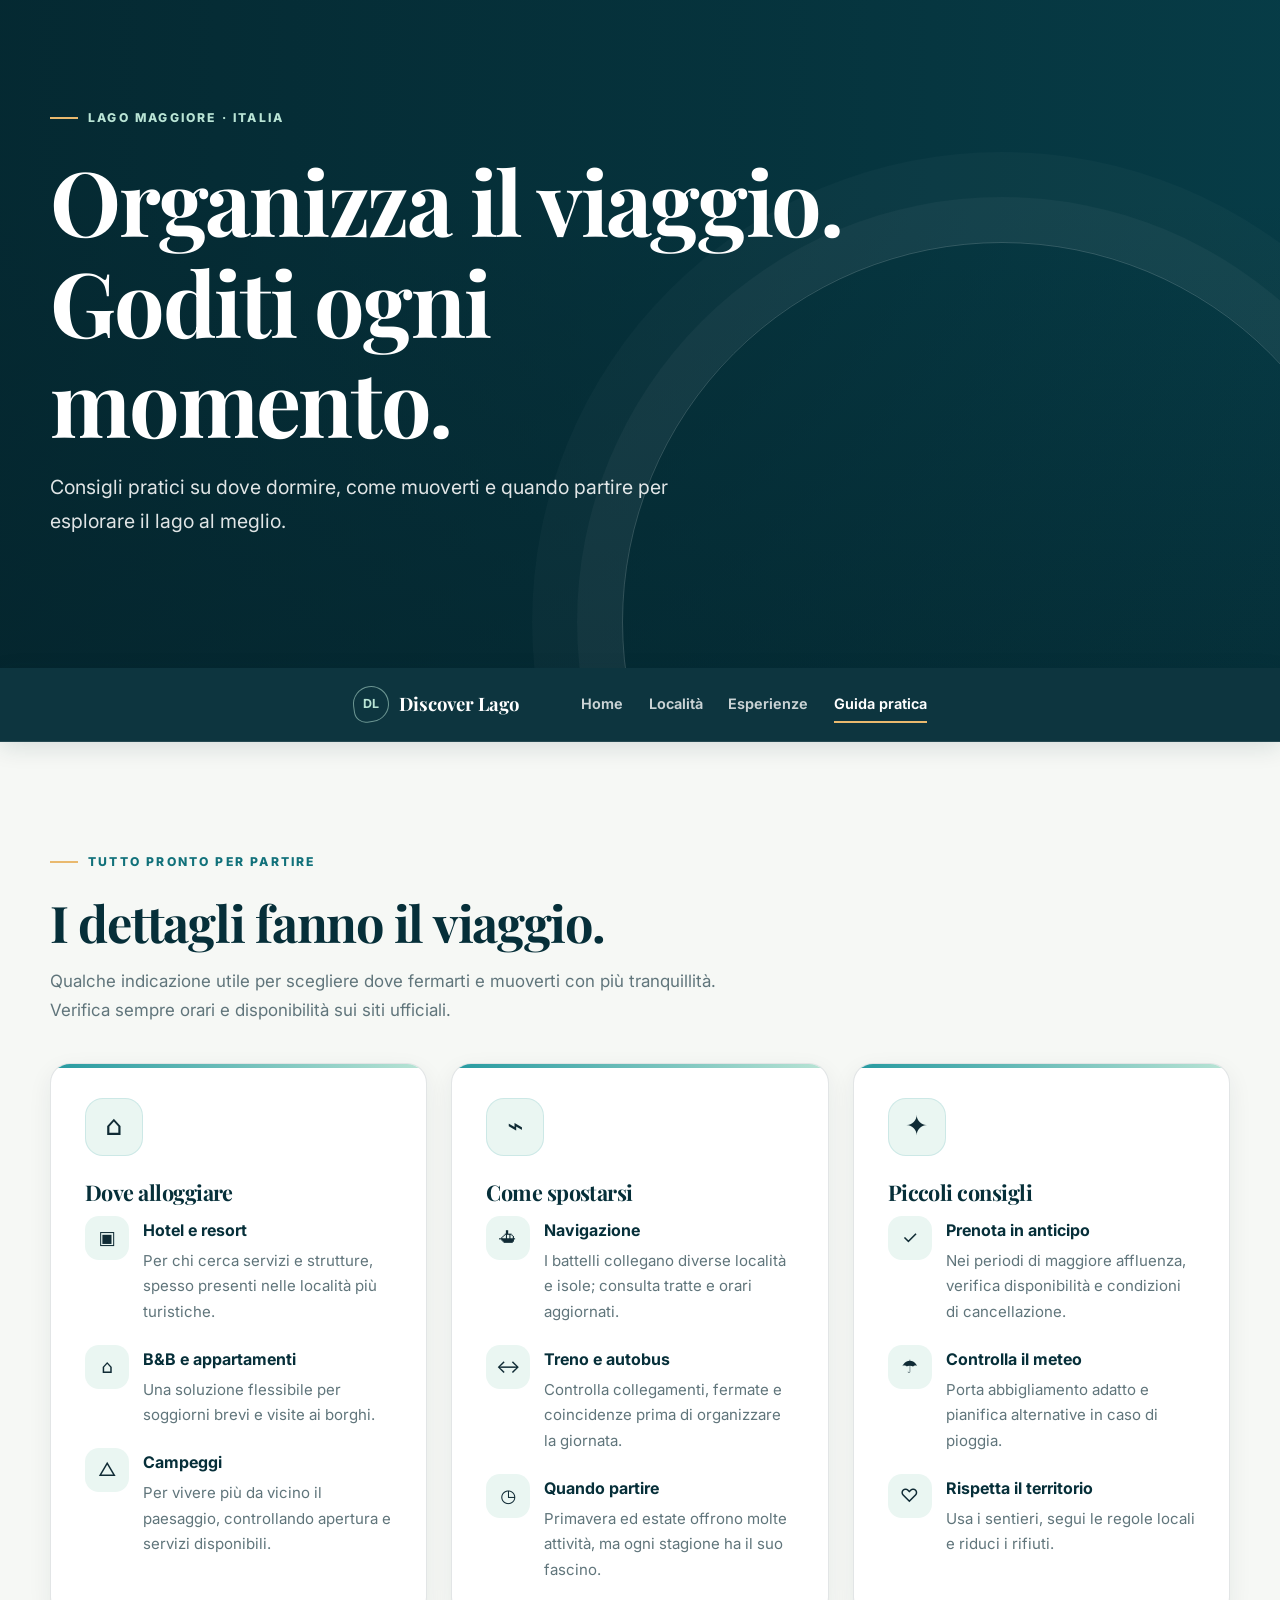
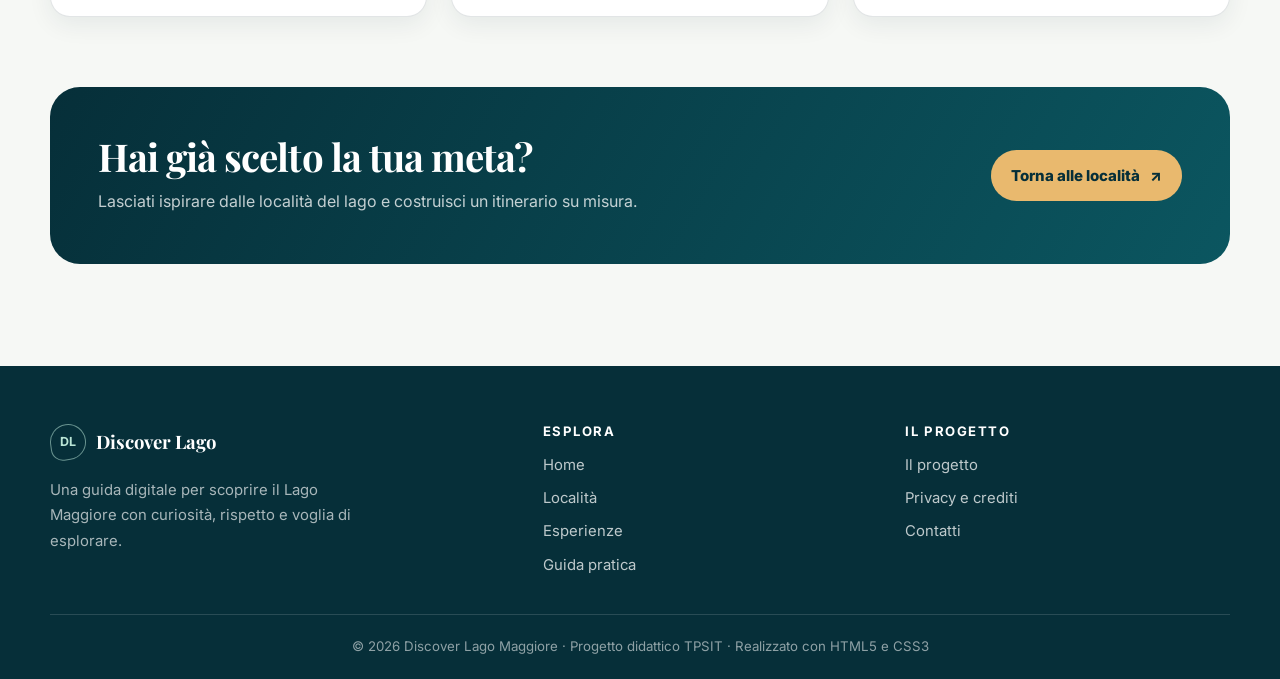
==== commit 2d867bd4: "fix: collega il footer alla pagina progetto" ====
--- a/alloggi_info.html
+++ b/alloggi_info.html
@@ -54,7 +54,7 @@
       <p>Una guida digitale per scoprire il Lago Maggiore con curiosità, rispetto e voglia di esplorare.</p>
     </div>
     <div><h2>Esplora</h2><div class="footer-links"><a href="index.html">Home</a><a href="localita.html">Località</a><a href="escursioni.html">Esperienze</a><a href="alloggi_info.html">Guida pratica</a></div></div>
-    <div><h2>Il progetto</h2><div class="footer-links"><a href="README.md">Documentazione</a><a href="privacy.html">Privacy e crediti</a><a href="mailto:info@discoverlago.it">Contatti</a></div></div>
+    <div><h2>Il progetto</h2><div class="footer-links"><a href="progetto.html">Il progetto</a><a href="privacy.html">Privacy e crediti</a><a href="mailto:info@discoverlago.it">Contatti</a></div></div>
   </div>
   <div class="footer-bottom">© 2026 Discover Lago Maggiore · Progetto didattico TPSIT · Realizzato con HTML5 e CSS3</div>
 </footer>
